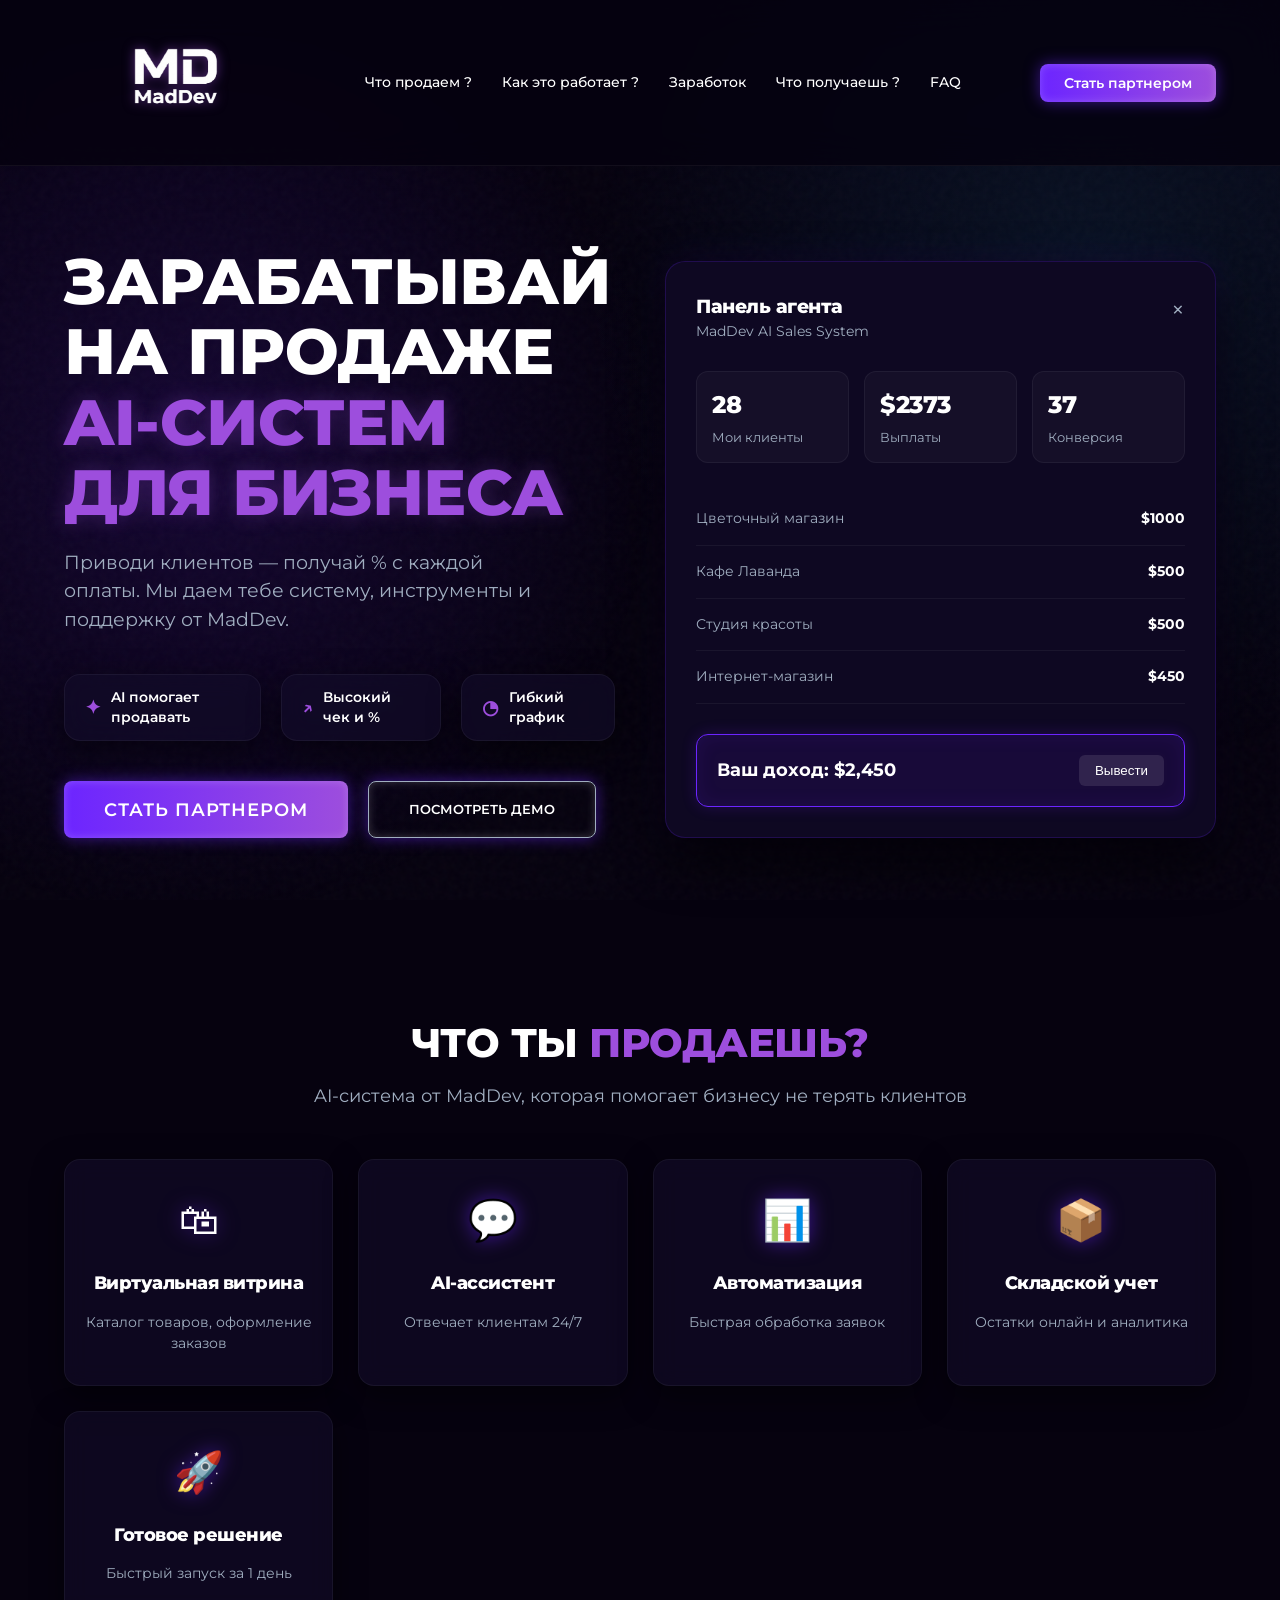
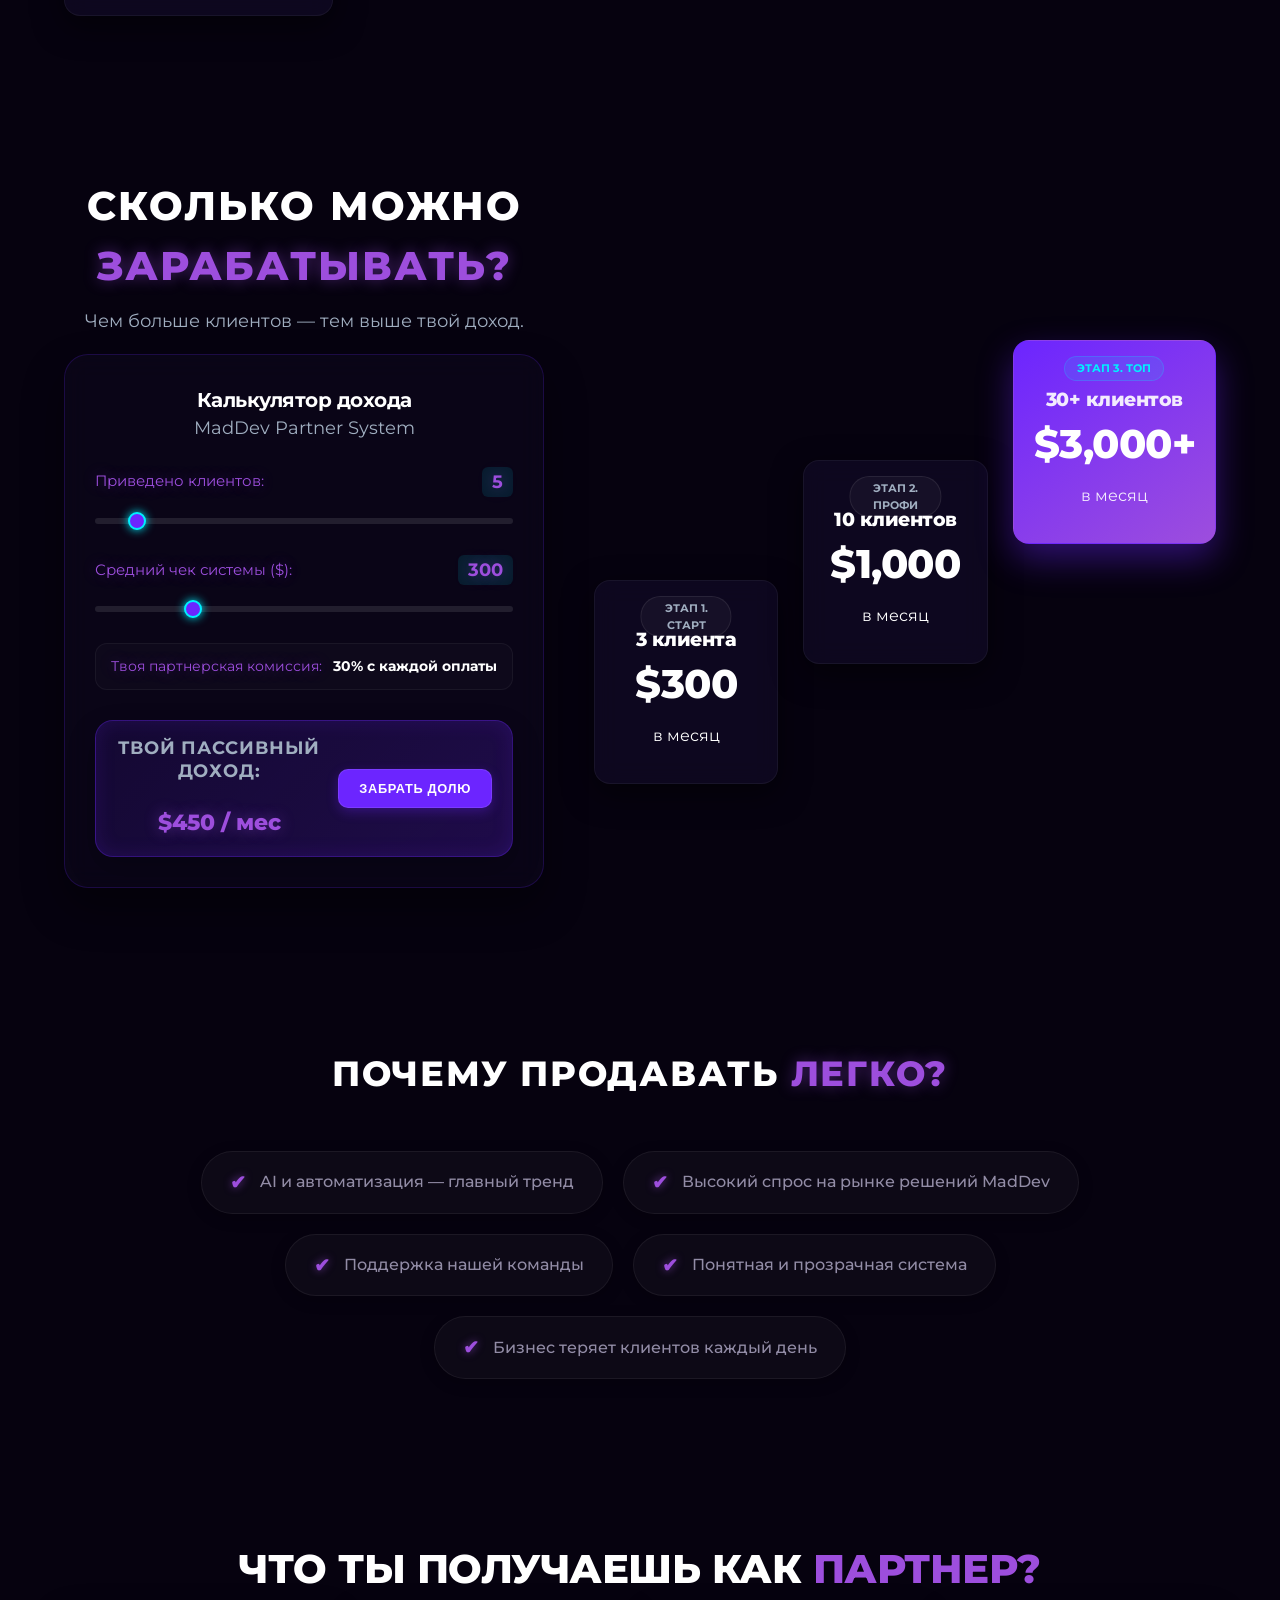
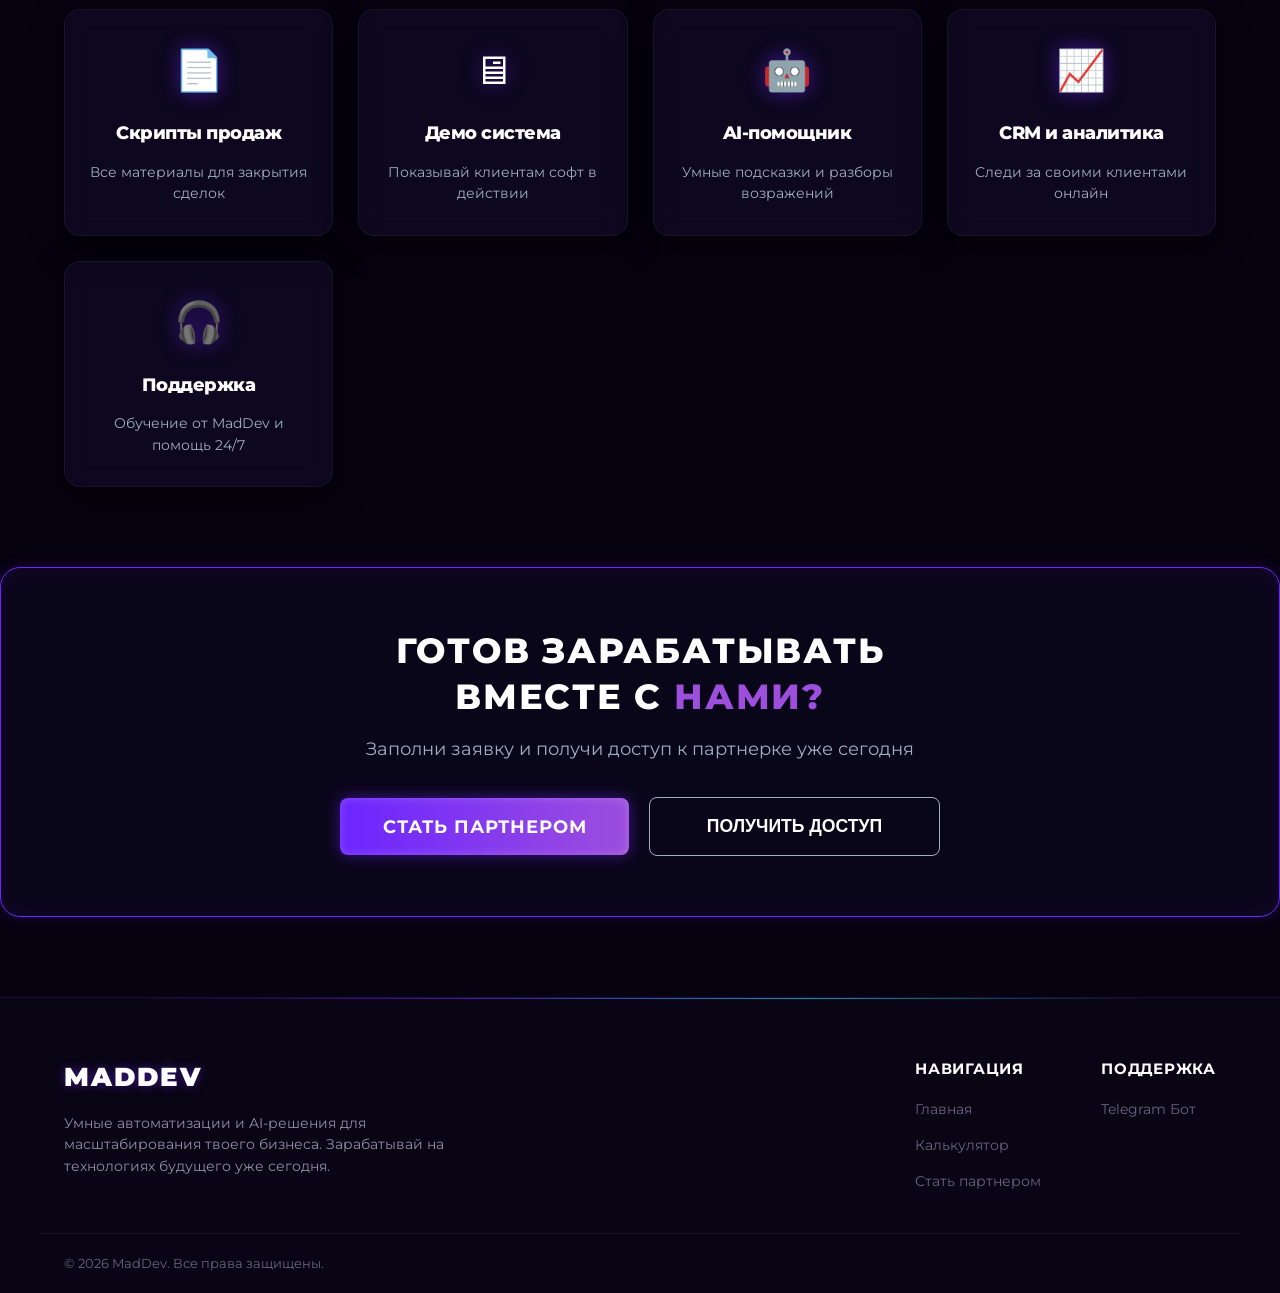
==== index.html @ 94b06360 "Vantelord 100%" ====
<!DOCTYPE html>
<html lang="ru">
<head>
    <meta charset="UTF-8" />
    <meta name="viewport" content="width=device-width, initial-scale=1.0" />
    <title>MadDev — Sales AI System</title>
    <link rel="stylesheet" href="style.css" />
    <link rel="preconnect" href="https://fonts.googleapis.com">
    <link rel="preconnect" href="https://fonts.gstatic.com" crossorigin>
    <link href="https://fonts.googleapis.com/css2?family=Montserrat:wght@300;400;500;600;700;800;900&display=swap" rel="stylesheet">
</head>
<body>

    <div class="animated-bg"></div>
    <div class="noise"></div>

    <header>
        <div class="logo">
            <a href="#" class="logo-link">
                <img src="./img/MadDev logo.png" class="logo-image-tx" alt="MadDev Logo">
            </a>
        </div>

        <nav class="mobile-nav">
            <a href="#what-we-sell">Что продаем ?</a>
            <a href="#how-it-works">Как это работает ?</a>
            <a href="#earnings">Заработок</a>
            <a href="#what-you-get">Что получаешь ?</a>
            <a href="#cta-block">FAQ</a>
        </nav>

        <div class="header-actions">
            <button class="header-btn saber-btn">
                Стать партнером
            </button>
            
            <div class="burger-menu" id="burgerToggle">
                <span></span>
                <span></span>
                <span></span>
            </div>
        </div>
    </header>

    <section id="how-it-works" class="hero section">
        <div class="hero-left fade-up">
            <h1>
                ЗАРАБАТЫВАЙ <br>
                НА ПРОДАЖЕ <br>
                <span>AI-СИСТЕМ ДЛЯ БИЗНЕСА</span>
            </h1>

            <p>
                Приводи клиентов — получай % с каждой оплаты.
                Мы даем тебе систему, инструменты и поддержку от MadDev.
            </p>

            <div class="hero-features">
                <div class="feature-card float-card">
                    <div class="feature-icon">✦</div>
                    <span>AI помогает продавать</span>
                </div>
                <div class="feature-card float-card">
                    <div class="feature-icon">↗</div>
                    <span>Высокий чек и %</span>
                </div>
                <div class="feature-card float-card">
                    <div class="feature-icon">◔</div>
                    <span>Гибкий график</span>
                </div>
            </div>

            <div class="hero-buttons">
                <button class="main-btn saber-btn">
                    СТАТЬ ПАРТНЕРОМ
                </button>
                <button class="secondary-btn saber-btn" data-source="Демо">
                    ПОСМОТРЕТЬ ДЕМО
                </button>
            </div>
        </div>

        <div class="hero-right fade-up-delay">
            <div class="dashboard-card float-dashboard">
                <div class="dashboard-header">
                    <div>
                        <h3>Панель агента</h3>
                        <p>MadDev AI Sales System</p>
                    </div>
                    <div class="dashboard-close">×</div>
                </div>

                <div class="stats-grid">
                    <div class="stat-box glow-box">
                        <h4 class="count-num" data-target="28">28</h4>
                        <p>Мои клиенты</p>
                    </div>
                    <div class="stat-box glow-box">
                        <h4>$<span class="count-num" data-target="2450">2450</span></h4>
                        <p>Выплаты</p>
                    </div>
                    <div class="stat-box glow-box">
                        <h4 class="count-num" data-target="37">37</h4>
                        <p>Конверсия</p>
                    </div>
                </div>

                <div class="transactions">
                    <div class="transaction">
                        <span>Цветочный магазин</span>
                        <b>$1000</b>
                    </div>
                    <div class="transaction">
                        <span>Кафе Лаванда</span>
                        <b>$500</b>
                    </div>
                    <div class="transaction">
                        <span>Студия красоты</span>
                        <b>$500</b>
                    </div>
                    <div class="transaction">
                        <span>Интернет-магазин</span>
                        <b>$450</b>
                    </div>
                </div>

                <div class="income-box saber-line">
                    <span>Ваш доход: $2,450</span>
                    <button>Вывести</button>
                </div>
            </div>
        </div>
    </section>

    <section id="what-we-sell" class="section scroll-reveal">
        <div class="section-title">
            <h2>ЧТО ТЫ <span>ПРОДАЕШЬ?</span></h2>
            <p>AI-система от MadDev, которая помогает бизнесу не терять клиентов</p>
        </div>

        <div class="cards-grid">
            <div class="info-card float-card">
                <div class="card-icon">🛍</div>
                <h3>Виртуальная витрина</h3>
                <p>Каталог товаров, оформление заказов</p>
            </div>
            <div class="info-card float-card">
                <div class="card-icon">💬</div>
                <h3>AI-ассистент</h3>
                <p>Отвечает клиентам 24/7</p>
            </div>
            <div class="info-card float-card">
                <div class="card-icon">📊</div>
                <h3>Автоматизация</h3>
                <p>Быстрая обработка заявок</p>
            </div>
            <div class="info-card float-card">
                <div class="card-icon">📦</div>
                <h3>Складской учет</h3>
                <p>Остатки онлайн и аналитика</p>
            </div>
            <div class="info-card float-card">
                <div class="card-icon">🚀</div>
                <h3>Готовое решение</h3>
                <p>Быстрый запуск за 1 день</p>
            </div>
        </div>
    </section>

    <section id="earnings" class="section earnings-section scroll-reveal">
        <div class="earnings-left">
            <h2>
                СКОЛЬКО МОЖНО <br>
                <span>ЗАРАБАТЫВАТЬ?</span>
            </h2>
            <p>Чем больше клиентов — тем выше твой доход.</p>

            <div class="calculator-card">
                <div class="calculator-header">
                    <h3>Калькулятор дохода</h3>
                    <p>MadDev Partner System</p>
                </div>

                <div class="calc-body">
                    <div class="input-group">
                        <div class="input-labels">
                            <span>Приведено клиентов:</span>
                            <span class="range-value" id="clients-val">5</span>
                        </div>
                        <input type="range" id="clients-slider" min="1" max="50" value="5" class="neon-slider">
                    </div>

                    <div class="input-group">
                        <div class="input-labels">
                            <span>Средний чек системы ($):</span>
                            <span class="range-value" id="price-val">300</span>
                        </div>
                        <input type="range" id="price-slider" min="100" max="1000" step="50" value="300" class="neon-slider">
                    </div>

                    <div class="commission-badge">
                        <span>Твоя партнерская комиссия:</span>
                        <strong>30% с каждой оплаты</strong>
                    </div>
                </div>

                <div class="income-footer">
                    <div class="income-text">
                        <p>Твой пассивный доход:</p>
                        <span id="calc-total">$450 / мес</span>
                    </div>
                    <button class="withdraw-btn" data-source="Калькулятор">Забрать долю</button>
                </div>
            </div>
        </div>

        <div class="earnings-grid career-diagonal">
            <div class="earning-card float-card diagonal-step step-low">
                <div class="step-badge">Этап 1. Старт</div>
                <h3>3 клиента</h3>
                <h2>$300</h2>
                <p>в месяц</p>
            </div>

            <div class="earning-card float-card diagonal-step step-mid">
                <div class="step-badge">Этап 2. Профи</div>
                <h3>10 клиентов</h3>
                <h2>$1,000</h2>
                <p>в месяц</p>
            </div>

            <div class="earning-card active-earning float-card diagonal-step step-high">
                <div class="step-badge">Этап 3. Топ</div>
                <h3>30+ клиентов</h3>
                <h2>$3,000+</h2>
                <p>в месяц</p>
            </div>
        </div>
    </section>

    <section class="section advantages-section scroll-reveal">
        <h2 class="section-title">
            ПОЧЕМУ ПРОДАВАТЬ <span>ЛЕГКО?</span>
        </h2>

        <div class="advantages-grid">
            <div class="advantage">
                <span class="icon">✔</span> 
                <p>AI и автоматизация — главный тренд</p>
            </div>
            <div class="advantage">
                <span class="icon">✔</span> 
                <p>Высокий спрос на рынке решений MadDev</p>
            </div>
            <div class="advantage">
                <span class="icon">✔</span> 
                <p>Поддержка нашей команды</p>
            </div>
            <div class="advantage">
                <span class="icon">✔</span> 
                <p>Понятная и прозрачная система</p>
            </div>
            <div class="advantage">
                <span class="icon">✔</span> 
                <p>Бизнес теряет клиентов каждый день</p>
            </div>
        </div>
    </section>

    <section id="what-you-get" class="section scroll-reveal">
        <div class="section-title">
            <h2>ЧТО ТЫ ПОЛУЧАЕШЬ КАК <span>ПАРТНЕР?</span></h2>
        </div>

        <div class="cards-grid partner-grid">
            <div class="info-card float-card">
                <div class="card-icon">📄</div>
                <h3>Скрипты продаж</h3>
                <p>Все материалы для закрытия сделок</p>
            </div>
            <div class="info-card float-card">
                <div class="card-icon">🖥</div>
                <h3>Демо система</h3>
                <p>Показывай клиентам софт в действии</p>
            </div>
            <div class="info-card float-card">
                <div class="card-icon">🤖</div>
                <h3>AI-помощник</h3>
                <p>Умные подсказки и разборы возражений</p>
            </div>
            <div class="info-card float-card">
                <div class="card-icon">📈</div>
                <h3>CRM и аналитика</h3>
                <p>Следи за своими клиентами онлайн</p>
            </div>
            <div class="info-card float-card">
                <div class="card-icon">🎧</div>
                <h3>Поддержка</h3>
                <p>Обучение от MadDev и помощь 24/7</p>
            </div>
        </div>
    </section>

    <section id="cta-block" class="cta-section section saber-line scroll-reveal">
        <div>
            <h2>
                ГОТОВ ЗАРАБАТЫВАТЬ <br>
                ВМЕСТЕ С <span>НАМИ?</span>
            </h2>
            <p>Заполни заявку и получи доступ к партнерке уже сегодня</p>
        </div>

        <div class="cta-buttons">
            <button class="main-btn saber-btn">
                СТАТЬ ПАРТНЕРОМ
            </button>
            <button class="secondary-btn">
                ПОЛУЧИТЬ ДОСТУП
            </button>
        </div>
    </section>

    <div class="modal-overlay" id="partnerModal">
        <div class="modal-card">
            <div class="modal-close" id="closeModal">&times;</div>
            
            <div class="modal-header">
                <h3>СТАТЬ ПАРТНЕРОМ</h3>
                <p>Стань партнером MadDev. Оставь контакты, и мы свяжемся с тобой в течение 5 минут!</p>
            </div>

            <form class="modal-form" id="partnerForm">
                <div class="form-group">
                    <label for="userName">Имя</label>
                    <input type="text" id="userName" placeholder="Как тебя зовут?" required autocomplete="off">
                </div>
                
                <div class="form-group">
                    <label for="userPhone">Номер телефона</label>
                    <input type="tel" id="userPhone" placeholder="+380 (99) 000-00-00" required autocomplete="off">
                </div>

                <button type="submit" class="modal-submit-btn saber-btn">
                    ОТПРАВИТЬ ЗАЯВКУ
                </button>
            </form>
        </div>
    </div>

    <footer class="main-footer">
        <div class="footer-container">
            
            <div class="footer-brand">
                <a href="#" class="footer-logo">MADDEV</a>
                <p class="footer-description">
                    Умные автоматизации и AI-решения для масштабирования твоего бизнеса. Зарабатывай на технологиях будущего уже сегодня.
                </p>
            </div>

            <div class="footer-links-grid">
                <div class="footer-links-column">
                    <h4>Навигация</h4>
                    <ul>
                        <li><a href="#">Главная</a></li>
                        <li><a href="#calculator-card">Калькулятор</a></li>
                        <li><a href="#cta-block">Стать партнером</a></li>
                    </ul>
                </div>
                <div class="footer-links-column">
                    <h4>Поддержка</h4>
                    <ul>
                        <!-- <li><a href="#">Документация</a></li> -->
                        <li><a href="https://t.me/MadDevvBot">Telegram Бот</a></li>
                        <!-- <li><a href="#">Чат сообщества</a></li> -->
                    </ul>
                </div>
            </div>

        </div>

        <div class="footer-bottom">
            <p>&copy; 2026 MadDev. Все права защищены.</p>
            <!-- <div class="footer-legal">
                <a href="#">Terms of Service</a>
                <a href="#">Privacy Policy</a>
            </div> -->
        </div>
    </footer>

    <script src="script.js"></script>
</body>
</html>
---- style.css ----
/* =========================================
   БАЗОВЫЕ НАСТРОЙКИ И ПЕРЕМЕННЫЕ
   ========================================= */
:root {
    --bg-main: #06020F;
    --bg-card: rgba(19, 13, 43, 0.6);
    --bg-card-solid: #130D2B;
    --neon-purple: #6C25FF;
    --neon-purple-light: #9D4EDD;
    --neon-blue: #24A1DE;
    --text-main: #FFFFFF;
    --text-muted: #A0AEC0;
    --success: #00E676;
    --warning: #FFA726;
    --border-glow: rgba(108, 37, 255, 0.3);
}

* {
    margin: 0;
    padding: 0;
    box-sizing: border-box;
    -webkit-tap-highlight-color: transparent;
}

body {
    font-family: 'Montserrat', sans-serif;
    background-color: var(--bg-main);
    color: var(--text-main);
    overflow-x: hidden;
    line-height: 1.5;
}

/* СТИЛИ ДЛЯ КНОПОК */

.main-btn {
    padding: 18px 40px;
    font-size: 1.1rem;
    letter-spacing: 1px;
}

.secondary-btn.saber-btn{
    padding: 18px 40px;
    background: transparent;
    border: 1px solid var(--text-muted);
    color: var(--text-main);
    border-radius: 8px;
    font-weight: 600;
    cursor: pointer;
    transition: all 0.3s;
}



.secondary-btn:hover {
    border-color: var(--text-main);
    background: rgba(255,255,255,0.05);
} 

/* =========================================
   АНИМИРОВАННЫЙ ФОН И ШУМ
   ========================================= */
.animated-bg {
    position: fixed;
    top: 0;
    left: 0;
    width: 100vw;
    height: 100vh;
    z-index: -2;
    background: radial-gradient(circle at 15% 50%, rgba(108, 37, 255, 0.15), transparent 40%),
                radial-gradient(circle at 85% 30%, rgba(36, 161, 222, 0.1), transparent 40%);
    animation: bgPulse 10s ease-in-out infinite alternate;
}

.noise {
    position: fixed;
    top: 0;
    left: 0;
    width: 100vw;
    height: 100vh;
    z-index: -1;
    opacity: 0.03;
    pointer-events: none;
    background-image: url("data:image/svg+xml,%3Csvg viewBox='0 0 200 200' xmlns='http://www.w3.org/2000/svg'%3E%3Cfilter id='noiseFilter'%3E%3CfeTurbulence type='fractalNoise' baseFrequency='0.65' numOctaves='3' stitchTiles='stitch'/%3E%3C/filter%3E%3Crect width='100%25' height='100%25' filter='url(%23noiseFilter)'/%3E%3C/svg%3E");
}

@keyframes bgPulse {
    0% { transform: scale(1); opacity: 0.8; }
    100% { transform: scale(1.1); opacity: 1; }
}

/* =========================================
   ЭФФЕКТЫ: SABER & LEVITATION (3D)
   ========================================= */
.saber-btn {
    position: relative;
    background: linear-gradient(90deg, var(--neon-purple), var(--neon-purple-light));
    border: none;
    color: white;
    font-family: inherit;
    font-weight: 600;
    cursor: pointer;
    border-radius: 8px;
    z-index: 1;
    transition: all 0.3s ease;
    box-shadow: 0 0 15px rgba(108, 37, 255, 0.5), 
                inset 0 0 10px rgba(255, 255, 255, 0.2);
}

.saber-btn::before {
    content: '';
    position: absolute;
    top: -2px; left: -2px; right: -2px; bottom: -2px;
    background: linear-gradient(90deg, var(--neon-blue), var(--neon-purple), var(--neon-purple-light), var(--neon-blue));
    background-size: 400%;
    z-index: -1;
    border-radius: 10px;
    filter: blur(10px);
    opacity: 0;
    transition: opacity 0.3s ease-in-out;
    animation: saberGlow 20s linear infinite;
}

.saber-btn:hover {
    transform: translateY(-2px);
    box-shadow: 0 0 25px rgba(108, 37, 255, 0.8), 
                inset 0 0 15px rgba(255, 255, 255, 0.4);
}

.saber-btn:hover::before {
    opacity: 1;
}

@keyframes saberGlow {
    0% { background-position: 0 0; }
    100% { background-position: 400% 0; }
}

.saber-line {
    border: 1px solid var(--neon-purple);
    box-shadow: 0 0 15px rgba(108, 37, 255, 0.2), 
                inset 0 0 20px rgba(108, 37, 255, 0.1);
}

/* Эффект левитации */
.float-card {
    background: var(--bg-card);
    backdrop-filter: blur(12px);
    -webkit-backdrop-filter: blur(12px);
    border: 1px solid rgba(255, 255, 255, 0.05);
    border-radius: 16px;
    box-shadow: 0 10px 30px rgba(0, 0, 0, 0.5);
    transition: transform 0.4s cubic-bezier(0.175, 0.885, 0.32, 1.275), box-shadow 0.4s ease;
}

.float-card:hover {
    transform: translateY(-10px) scale(1.02);
    box-shadow: 0 20px 40px rgba(108, 37, 255, 0.15), 
     0 0 20px rgba(108, 37, 255, 0.1) inset;
    border-color: rgba(108, 37, 255, 0.3);
}

.float-dashboard {
    animation: levitate 6s ease-in-out infinite;
}

@keyframes levitate {
    0% { transform: translateY(0px) rotateX(0deg) rotateY(0deg); }
    25% { transform: translateY(-8px) rotateX(2deg) rotateY(-1deg); }
    50% { transform: translateY(-15px) rotateX(0deg) rotateY(0deg); }
    75% { transform: translateY(-8px) rotateX(-2deg) rotateY(1deg); }
    100% { transform: translateY(0px) rotateX(0deg) rotateY(0deg); }
}

/* =========================================
   ТИПОГРАФИКА И БАЗОВЫЕ БЛОКИ
   ========================================= */
.section {
    padding: 80px 5%;
    max-width: 1400px;
    margin: 0 auto;
}

h1, h2, h3, h4 {
    font-weight: 800;
    letter-spacing: -0.5px;
}

h2 {
    font-size: 2.5rem;
    text-align: center;
    margin-bottom: 10px;
}

.section-title p {
    text-align: center;
    color: var(--text-muted);
    margin-bottom: 50px;
    font-size: 1.1rem;
}

.section-title span {
    color: var(--neon-purple-light);
}

/* =========================================
   HEADER
   ========================================= */
header {
    display: flex;
    justify-content: space-between;
    align-items: center;
    padding: 20px 5%;
    background: rgba(6, 2, 15, 0.8);
    backdrop-filter: blur(20px);
    position: sticky;
    top: 0;
    z-index: 100;
    border-bottom: 1px solid rgba(255,255,255,0.05);
}

.logo {
    display: flex;
    align-items: center;
    padding: 0;      
    margin: 0;        
    width: auto;
}

/* Ссылка-обертка */
.logo-link {
    display: inline-block;
    line-height: 0;   
    transition: transform 0.2s ease;
}

.logo-link:hover {
    transform: translateY(-1px);
}

.logo-image-tx {
    height: 125px;    
    width: auto;     
    display: block;
    filter: drop-shadow(0 0 6px rgba(157, 78, 221, 0.5));
    transition: filter 0.2s ease;
}

.logo-link:hover .logo-image-tx {
    filter: drop-shadow(0 0 12px rgba(157, 78, 221, 0.8));
}

nav {
    display: flex;
    gap: 30px;
}

nav a {
    color: var(--text-main);
    text-decoration: none;
    font-size: 0.9rem;
    font-weight: 500;
    transition: color 0.3s;
}

nav a:hover {
    color: var(--neon-purple-light);
    text-shadow: 0 0 8px rgba(157, 78, 221, 0.5);
}

.header-btn {
    padding: 10px 24px;
    font-size: 0.9rem;
}

/* Элементы управления в хедере */
.header-actions {
    display: flex;
    align-items: center;
    gap: 20px;
}

.burger-menu {
    display: none;
    flex-direction: column;
    justify-content: space-between;
    width: 24px;
    height: 18px;
    cursor: pointer;
    z-index: 150;
}

.burger-menu span {
    display: block;
    width: 100%;
    height: 2px;
    background-color: #fff; /* Цвет полосок */
    border-radius: 2px;
    transition: transform 0.3s ease, opacity 0.3s ease;
}

/* Анимация превращения бургера в крестик */
.burger-menu.active span:nth-child(1) {
    transform: translateY(8px) rotate(45deg);
}
.burger-menu.active span:nth-child(2) {
    opacity: 0;
}
.burger-menu.active span:nth-child(3) {
    transform: translateY(-8px) rotate(-45deg);
}

/* Чтобы страница не скроллилась при открытом меню */
body.no-scroll {
    overflow: hidden;
}

/* =========================================
   HERO СЕКЦИЯ
   ========================================= */
.hero {
    display: grid;
    grid-template-columns: 1fr 1fr;
    gap: 50px;
    align-items: center;
    min-height: 80vh;
}

.hero-left h1 {
    font-size: 4rem;
    line-height: 1.1;
    margin-bottom: 20px;
}

.hero-left h1 span {
    color: var(--neon-purple-light);
    text-shadow: 0 0 20px rgba(157, 78, 221, 0.3);
}

.hero-left > p {
    color: var(--text-muted);
    font-size: 1.2rem;
    margin-bottom: 40px;
    max-width: 90%;
}

.hero-features {
    display: flex;
    gap: 20px;
    margin-bottom: 40px;
}

.feature-card {
    display: flex;
    align-items: center;
    gap: 10px;
    padding: 12px 20px;
    font-size: 0.85rem;
    font-weight: 600;
}

.feature-icon {
    color: var(--neon-purple-light);
    font-size: 1.2rem;
}

.hero-buttons {
    display: flex;
    gap: 20px;
    margin-bottom: 15px;
}

/* =========================================
   ПАНЕЛЬ АГЕНТА (DASHBOARD)
   ========================================= */
.dashboard-card {
    background: #0E0822;
    border-radius: 20px;
    padding: 30px;
    border: 1px solid rgba(108, 37, 255, 0.2);
    box-shadow: 0 20px 50px rgba(0,0,0,0.8),
    0 0 40px rgba(108, 37, 255, 0.1);
}

.dashboard-header {
    display: flex;
    justify-content: space-between;
    align-items: flex-start;
    margin-bottom: 30px;
}

.dashboard-header h3 {
    font-size: 1.2rem;
}

.dashboard-header p {
    color: var(--text-muted);
    font-size: 0.85rem;
}

.dashboard-close {
    color: var(--text-muted);
    font-size: 1.5rem;
    cursor: pointer;
}

.stats-grid {
    display: grid;
    grid-template-columns: repeat(3, 1fr);
    gap: 15px;
    margin-bottom: 30px;
}

.glow-box {
    background: rgba(255,255,255,0.03);
    border-radius: 12px;
    padding: 15px;
    border: 1px solid rgba(255,255,255,0.05);
}

.glow-box h4 {
    font-size: 1.5rem;
    margin-bottom: 5px;
}

.glow-box p {
    color: var(--text-muted);
    font-size: 0.8rem;
}

.transactions {
    margin-bottom: 30px;
}

.transaction {
    display: flex;
    justify-content: space-between;
    padding: 15px 0;
    border-bottom: 1px solid rgba(255,255,255,0.05);
    font-size: 0.9rem;
}

.transaction span {
    color: var(--text-muted);
}

.income-box {
    display: flex;
    justify-content: space-between;
    align-items: center;
    padding: 20px;
    background: rgba(108, 37, 255, 0.1);
    border-radius: 12px;
}

.income-box span {
    font-weight: 700;
    font-size: 1.1rem;
}

.income-box button {
    background: rgba(255,255,255,0.1);
    border: none;
    color: white;
    padding: 8px 16px;
    border-radius: 6px;
    cursor: pointer;
    transition: background 0.3s;
}

.income-box button:hover {
    background: rgba(255,255,255,0.2);
}

/* =========================================
   ГРИДЫ КАРТОЧЕК (ЧТО ПРОДАЕШЬ / ПАРТНЕР)
   ========================================= */
.section-title span {
    color: var(--neon-purple-light);
}   


.cards-grid {
    display: grid;
    grid-template-columns: repeat(auto-fit, minmax(220px, 1fr));
    gap: 25px;
}

.info-card {
    padding: 30px 20px;
    text-align: center;
}

.card-icon {
    font-size: 2.5rem;
    margin-bottom: 20px;
    display: inline-block;
    filter: drop-shadow(0 0 10px rgba(108, 37, 255, 0.5));
}

.info-card h3 {
    font-size: 1.1rem;
    margin-bottom: 15px;
}

.info-card p {
    color: var(--text-muted);
    font-size: 0.9rem;
}

/* =========================================
   ЗАРАБОТОК
   ========================================= */

   .calculator-card {
    background: rgba(13, 8, 28, 0.65);
    border: 1px solid rgba(108, 37, 255, 0.2);
    border-radius: 24px;
    padding: 30px;
    width: 100%;
    max-width: 480px;
    backdrop-filter: blur(12px);
    box-shadow: 0 20px 40px rgba(0, 0, 0, 0.4);
    text-align: left; /* Чтобы текст внутри не центрировался, если родитель по центру */
}

.calculator-header {
    margin-bottom: 25px;
}

.calculator-header h3 {
    font-size: 1.25rem;
    font-weight: 700;
    color: #fff;
    text-align: center;
}

.calculator-header p {
    font-size: 0.85rem;
    color: #6a6380;
}

.calc-body {
    display: flex;
    flex-direction: column;
    gap: 24px;
    margin-bottom: 30px;
}

.input-labels {
    display: flex;
    justify-content: space-between;
    align-items: center;
    margin-bottom: 10px;
    font-size: 0.95rem;
    color: #928ca6;
}

.range-value {
    color: #00f0ff; /* Неоновый циан для цифр */
    font-weight: 700;
    font-size: 1.1rem;
    background: rgba(0, 240, 255, 0.1);
    padding: 2px 10px;
    border-radius: 6px;
}

/* Стилизация ползунка (слайдера) */
.neon-slider {
    -webkit-appearance: none;
    width: 100%;
    height: 6px;
    background: rgba(255, 255, 255, 0.1);
    border-radius: 3px;
    outline: none;
}

/* Кастомизация кругляшка ползунка */
.neon-slider::-webkit-slider-thumb {
    -webkit-appearance: none;
    appearance: none;
    width: 18px;
    height: 18px;
    background: #6c25ff; /* Фиолетовый неон */
    border: 2px solid #00f0ff; /* Циановый ободок */
    border-radius: 50%;
    cursor: pointer;
    box-shadow: 0 0 10px #00f0ff;
    transition: transform 0.1s;
}

.neon-slider::-webkit-slider-thumb:hover {
    transform: scale(1.2);
}

/* Плашка с комиссией */
.commission-badge {
    background: rgba(255, 255, 255, 0.02);
    border: 1px solid rgba(255, 255, 255, 0.05);
    padding: 12px 15px;
    border-radius: 12px;
    display: flex;
    justify-content: space-between;
    align-items: center;
    font-size: 0.85rem;
    color: #928ca6;
}

.commission-badge strong {
    color: #fff;
}

.income-footer {
    display: flex;
    justify-content: space-between;
    align-items: center;
    background: linear-gradient(135deg, rgba(108, 37, 255, 0.12) 0%, rgba(108, 37, 255, 0.22) 100%);
    border: 1px solid rgba(108, 37, 255, 0.35);
    padding: 16px 20px;
    border-radius: 18px;
    box-shadow: 0 12px 30px rgba(0, 0, 0, 0.2), 
    inset 0 0 20px rgba(108, 37, 255, 0.15);
    width: 100%;
    box-sizing: border-box;
    gap: 16px; 
}

.income-text {
    display: flex;
    flex-direction: column;
    gap: 4px;       
    flex: 1;        
    min-width: 0;
    text-align: left;
}

.income-text p {
    font-size: 0.75rem;
    font-weight: 700;
    color: #928ca6;
    margin: 0;
    text-transform: uppercase;
    letter-spacing: 0.05em;
    line-height: 1.3;
    white-space: normal;
    word-wrap: break-word;
    display: block; 
}


.income-text span {
    font-size: 1.4rem;
    font-weight: 800;
    color: #fff;
    text-shadow: 0 0 12px rgba(168, 85, 247, 0.5);
    white-space: nowrap;
    
    display: block;        
    width: 100%;           
    text-align: center;      
    margin: 0;             
    transform: none;      
}

/* --- КНОПКА ЗАБРАТЬ ДОЛЮ --- */
.withdraw-btn {
    background: #6c25ff;
    border: 1px solid rgba(255, 255, 255, 0.1);
    color: #fff;
    padding: 11px 20px; /* Сбалансированные компактные падинги */
    border-radius: 10px;
    font-size: 0.8rem;
    font-weight: 700;
    text-transform: uppercase;
    letter-spacing: 0.05em;
    cursor: pointer;
    
    white-space: nowrap; /* Текст кнопки строго в один ряд */
    flex-shrink: 0;      /* Запрещаем кнопке деформироваться */
    
    display: inline-flex;
    align-items: center;
    justify-content: center;
    box-shadow: 0 4px 12px rgba(108, 37, 255, 0.3);
    transition: all 0.2s cubic-bezier(0.4, 0, 0.2, 1);
}

.withdraw-btn:hover {
    background: #ffffff;
    color: #06020f;
    transform: translateY(-1px);
}

.withdraw-btn:active {
    transform: translateY(1px);
}

.earnings-section {
    display: flex;
    gap: 50px;
    align-items: center;
}

.earnings-left h2 {
    text-align: center !important;
    font-size: 2.5rem;
    font-weight: 800;
    text-transform: uppercase;
    letter-spacing: 0.05em;
    margin-bottom: 12px;
}

.earnings-left span {
    color: var(--neon-purple-light, #a855f7);
    text-shadow: 0 0 15px rgba(168, 85, 247, 0.4);
}

.earnings-left p {
    color: var(--text-muted, #928ca6);
    font-size: 1.1rem;
    text-align: center !important;
    margin: 0;
    margin-bottom: 20px;
}

/* --- ДИАГОНАЛЬНЫЙ ГРАФИК ЗАРАБОТКА --- */

.earnings-grid.career-diagonal {
    display: grid;
    grid-template-columns: repeat(3, 1fr);
    gap: 25px;
    align-items: end;
    flex: 1;
    padding-top: 60px;
}

.earning-card.diagonal-step {
    padding: 45px 20px 35px;
    text-align: center;
    position: relative;
    transition: transform 0.3s ease, box-shadow 0.3s ease;
}

.diagonal-step.step-low {
    transform: translateY(120px);
}

.diagonal-step.step-mid {
    transform: translateY(0); 
}

.diagonal-step.step-high {
    transform: translateY(-120px); 
}

.active-earning {
    background: linear-gradient(145deg, var(--neon-purple), var(--neon-purple-light));
    border-color: transparent;
    box-shadow: 0 15px 35px rgba(108, 37, 255, 0.4);
}

.active-earning h3, .active-earning p {
    color: rgba(255,255,255,0.9);
}

/* --- ХОББИ-БАДЖИ ДЛЯ ЭТАПОВ --- */
.step-badge {
    position: absolute;
    top: 15px;
    left: 50%;
    transform: translateX(-50%);
    font-size: 0.7rem;
    font-weight: 700;
    text-transform: uppercase;
    color: var(--text-muted);
    background: rgba(255, 255, 255, 0.04);
    padding: 3px 12px;
    border-radius: 20px;
    border: 1px solid rgba(255, 255, 255, 0.08);
}

.active-earning .step-badge {
    color: #00f0ff;
    background: rgba(0, 240, 255, 0.1);
    border-color: rgba(0, 240, 255, 0.2);
}

/* =========================================
   ПРЕИМУЩЕСТВА (ОСНОВНЫЕ СТИЛИ ДЕКСКТОП)
   ========================================= */
.advantages-section {
    padding: 80px 20px;
    text-align: center;
}

/* Стили заголовка */
.advantages-section .section-title {
    font-size: 2.2rem;
    font-weight: 800;
    letter-spacing: 0.05em;
    margin-bottom: 50px;
    color: #fff;
    text-transform: uppercase;
}

.advantages-section .section-title span {
    color: var(--neon-purple-light, #a855f7);
    text-shadow: 0 0 15px rgba(168, 85, 247, 0.4);
}

/* Флекс-сетка по центру для десктопа (плашки сохраняют свой размер) */
.advantages-grid {
    display: flex;
    flex-wrap: wrap;
    justify-content: center;
    gap: 20px;
    max-width: 1000px;
    margin: 0 auto;
}

/* Возвращаем сочную стилизацию самой плашки */
.advantage {
    display: flex;
    align-items: center;
    gap: 14px;
    background: rgba(255, 255, 255, 0.03) !important;
    border: 1px solid rgba(255, 255, 255, 0.06) !important;
    padding: 16px 28px !important;
    border-radius: 100px !important; /* Делаем полностью округлыми (капсула) */
    transition: all 0.3s cubic-bezier(0.4, 0, 0.2, 1) !important;
    cursor: default;
    box-shadow: 0 4px 15px rgba(0, 0, 0, 0.2);
}

/* Эффект при наведении — неоновый фиолетовый след */
.advantage:hover {
    border-color: rgba(168, 85, 247, 0.5) !important;
    background: rgba(168, 85, 247, 0.08) !important;
    transform: translateY(-3px) scale(1.02);
    box-shadow: 0 6px 20px rgba(168, 85, 247, 0.15);
}

/* Цвет и свечение галочки */
.advantage .icon {
    color: var(--neon-purple-light, #a855f7);
    font-weight: bold;
    font-size: 1.2rem;
    text-shadow: 0 0 8px rgba(168, 85, 247, 0.6);
}

/* Текст внутри плашки */
.advantage p {
    color: #928ca6;
    font-size: 1rem;
    font-weight: 500;
    margin: 0;
    white-space: nowrap; /* Не дает тексту рваться на десктопе */
}

/* РАЗДЕЛ ( ГОТОВ ЗАРАБАТЫВАТЬ ВМЕСТЕ С НАМИ ? ) */

#cta-block.cta-section {
    display: flex;
    flex-direction: column; /* Выстраиваем контент в один столбец */
    justify-content: center;
    align-items: center; /* Центрируем всё по горизонтали */
    text-align: center; /* Центрируем сам текст внутри строк */
    background: rgba(19, 13, 43, 0.4);
    border-radius: 20px;
    padding: 60px 40px;
    margin-bottom: 80px;
    width: 100%;
    box-sizing: border-box;
}

/* Обёртка для текста */
#cta-block.cta-section > div:first-child {
    display: flex;
    flex-direction: column;
    align-items: center;
    width: 100%;
}

/* Заголовок */
#cta-block.cta-section h2 {
    font-size: 2.2rem;
    font-weight: 800;
    line-height: 1.3;
    margin-top: 0;
    margin-bottom: 16px;
    text-transform: uppercase;
    letter-spacing: 0.05em;
    color: #fff;
}

#cta-block.cta-section h2 span {
    color: var(--neon-purple-light);
}

/* Описание */
#cta-block.cta-section p {
    font-size: 1.1rem;
    color: var(--text-muted, #928ca6);
    margin-top: 0;
    margin-bottom: 35px; /* Зазор до кнопок */
}

/* Контейнер кнопок (в ряд на десктопе) */
#cta-block .cta-buttons {
    display: flex;
    flex-direction: row;
    justify-content: center;
    align-items: center;
    gap: 20px;
    width: 100%;
    max-width: 600px; /* Слегка увеличил, чтобы твои широкие кнопки красиво встали */
}

/* Твои фирменные стили для Главной кнопки */
#cta-block .cta-buttons .main-btn {
    flex: 1;
    padding: 18px 40px;
    font-size: 1.1rem;
    letter-spacing: 1px;
    font-weight: 700;
    white-space: nowrap;
    text-align: center;
    justify-content: center;
}

/* Твои фирменные стили для Вторичной кнопки */
#cta-block .cta-buttons .secondary-btn {
    flex: 1;
    padding: 18px 40px;
    font-size: 1.1rem;
    background: transparent;
    border: 1px solid var(--text-muted, #928ca6);
    color: var(--text-main, #fff);
    border-radius: 8px;
    font-weight: 600;
    cursor: pointer;
    transition: all 0.3s;
    white-space: nowrap;
    text-align: center;
    justify-content: center;
}

/* Ховер для вторичной кнопки */
#cta-block .cta-buttons .secondary-btn:hover {
    border-color: var(--text-main, #fff);
    background: rgba(255, 255, 255, 0.05);
}

/* ПЛАШКА ГДЕ НУЖНО ЗАПОЛНИТЬ СВОИ ДАННЫЕ */
.modal-overlay {
    position: fixed;
    top: 0;
    left: 0;
    width: 100%;
    height: 100%;
    background: rgba(0, 0, 0, 0.6);
    backdrop-filter: blur(8px); /* Красивое размытие заднего фона */
    -webkit-backdrop-filter: blur(8px);
    display: flex;
    align-items: center;
    justify-content: center;
    z-index: 9999;
    opacity: 0;
    pointer-events: none;
    transition: opacity 0.4s ease; /* Плавное исчезновение/появление */
}

/* Класс, который будет добавляться через JS при клике */
.modal-overlay.active {
    opacity: 1;
    pointer-events: auto;
}

.modal-card {
    background: rgba(15, 15, 15, 0.95);
    border: 1px solid rgba(255, 255, 255, 0.1);
    box-shadow: 0 20px 50px rgba(0, 0, 0, 0.5), 0 0 30px rgba(255, 255, 255, 0.03);
    border-radius: 16px;
    width: 90%;
    max-width: 440px;
    padding: 40px 30px;
    position: relative;
    transform: translateY(30px) scale(0.95); /* Начальное состояние для анимации */
    transition: transform 0.4s cubic-bezier(0.175, 0.885, 0.32, 1.1); /* Эффект "попрыгунчика" */
}

.modal-overlay.active .modal-card {
    transform: translateY(0) scale(1); /* Вылет карточки вверх */
}

.modal-close {
    position: absolute;
    top: 20px;
    right: 25px;
    font-size: 32px;
    color: rgba(255, 255, 255, 0.4);
    cursor: pointer;
    transition: color 0.2s ease, transform 0.2s ease;
    line-height: 1;
}

.modal-close:hover {
    color: #fff;
    transform: scale(1.1);
}

.modal-header h3 {
    font-family: 'Montserrat', sans-serif;
    font-weight: 800;
    font-size: 24px;
    letter-spacing: 1px;
    color: #fff;
    margin-bottom: 10px;
    text-align: center;
}

.modal-header p {
    font-size: 13px;
    color: rgba(255, 255, 255, 0.6);
    line-height: 1.5;
    text-align: center;
    margin-bottom: 30px;
}

/* Форма и инпуты */
.modal-form {
    display: flex;
    flex-direction: column;
    gap: 20px;
}

.form-group {
    display: flex;
    flex-direction: column;
    gap: 8px;
}

.form-group label {
    font-size: 12px;
    font-weight: 600;
    text-transform: uppercase;
    letter-spacing: 1px;
    color: rgba(255, 255, 255, 0.4);
}

.form-group input {
    background: rgba(255, 255, 255, 0.03);
    border: 1px solid rgba(255, 255, 255, 0.1);
    border-radius: 8px;
    padding: 14px 16px;
    color: #fff;
    font-family: 'Montserrat', sans-serif;
    font-size: 15px;
    transition: border-color 0.3s ease, box-shadow 0.3s ease, background 0.3s ease;
    outline: none;
}

.form-group input:focus {
    border-color: rgba(255, 255, 255, 0.8);
    background: rgba(255, 255, 255, 0.06);
    box-shadow: 0 0 15px rgba(255, 255, 255, 0.1);
}

/* Кнопка отправки */
.modal-submit-btn {
    margin-top: 10px;
    width: 100%;
    padding: 16px;
    font-size: 14px;
    font-weight: 700;
    letter-spacing: 1px;
    border: none;
    border-radius: 8px;
    cursor: pointer;
    background: #fff;
    color: #000;
    transition: transform 0.2s ease, box-shadow 0.2s ease;
}

.modal-submit-btn:hover {
    transform: translateY(-2px);
    box-shadow: 0 5px 20px rgba(255, 255, 255, 0.2);
}

.modal-submit-btn:active {
    transform: translateY(0);
}

/* ==========================================================================
    PREMIUM FOOTER STYLES
   ========================================================================== */

.main-footer {
    background: #090514; /* Глубокий темный фон, чуть темнее основных карточек */
    position: relative;
    border-top: 1px solid rgba(108, 37, 255, 0.2); /* Мягкая фиолетовая линия разделения */
    padding: 60px 0 20px 0;
    margin-top: 80px;
    width: 100%;
    box-sizing: border-box;
    font-family: inherit;
}

/* Легкое верхнее свечение, как у тебя на других блоках */
.main-footer::before {
    content: '';
    position: absolute;
    top: 0;
    left: 50%;
    transform: translateX(-50%);
    width: 80%;
    height: 1px;
    background: linear-gradient(90deg, transparent, #6c25ff, #00f0ff, transparent);
    opacity: 0.6;
}

.footer-container {
    max-width: 1200px;
    margin: 0 auto;
    padding: 0 24px;
    display: flex;
    justify-content: space-between;
    gap: 40px;
}

/* Блок бренда */
.footer-brand {
    max-width: 400px;
    display: flex;
    flex-direction: column;
    gap: 16px;
}

.footer-logo {
    font-size: 1.6rem;
    font-weight: 900;
    color: #fff;
    text-decoration: none;
    letter-spacing: 0.08em;
    text-transform: uppercase;
    /* Неоновый блик на имени */
    text-shadow: 0 0 10px rgba(108, 37, 255, 0.5);
    transition: color 0.3s ease;
}

.footer-logo:hover {
    color: #00f0ff;
}

.footer-description {
    font-size: 0.9rem;
    color: #928ca6;
    line-height: 1.5;
    margin: 0;
}

/* Сетка со ссылками */
.footer-links-grid {
    display: flex;
    gap: 60px;
}

.footer-links-column {
    display: flex;
    flex-direction: column;
    gap: 16px;
}

.footer-links-column h4 {
    color: #fff;
    font-size: 0.95rem;
    font-weight: 700;
    text-transform: uppercase;
    letter-spacing: 0.05em;
    margin: 0;
}

.footer-links-column ul {
    list-style: none;
    padding: 0;
    margin: 0;
    display: flex;
    flex-direction: column;
    gap: 12px;
}

.footer-links-column a {
    color: #6a6380;
    text-decoration: none;
    font-size: 0.9rem;
    transition: all 0.2s ease;
}

.footer-links-column a:hover {
    color: #00f0ff; /* Ссылки подсвечиваются цианом при наведении */
    padding-left: 4px; /* Эффект легкого сдвига */
}

/* Нижняя плашка копирайта */
.footer-bottom {
    max-width: 1200px;
    margin: 40px auto 0 auto;
    padding: 20px 24px 0 24px;
    border-top: 1px solid rgba(255, 255, 255, 0.05);
    display: flex;
    justify-content: space-between;
    align-items: center;
    font-size: 0.8rem;
    color: #6a6380;
}

.footer-bottom p {
    margin: 0;
}

.footer-legal {
    display: flex;
    gap: 20px;
}

.footer-legal a {
    color: #6a6380;
    text-decoration: none;
    transition: color 0.2s ease;
}

.footer-legal a:hover {
    color: #fff;
}

/* ==========================================================================
   АДАПТИВНОСТЬ ДЛЯ МОБИЛЬНЫХ УСТРОЙСТВ
   ========================================================================== */
@media (max-width: 768px) {
    .main-footer {
        padding: 40px 0 20px 0;
        margin-top: 40px;
    }

    .footer-container {
        flex-direction: column;
        align-items: center;
        text-align: center;
        gap: 35px;
    }

    .footer-brand {
        align-items: center;
    }

    .footer-links-grid {
        width: 100%;
        justify-content: space-around;
        gap: 20px;
    }

    .footer-links-column {
        align-items: center;
    }

    .footer-links-column a:hover {
        padding-left: 0; /* Отключаем сдвиг на мобилках, чтобы верстка не дергалась */
    }

    .footer-bottom {
        flex-direction: column;
        gap: 15px;
        text-align: center;
        margin-top: 30px;
    }
}

/* ==========================================================================
   ГЛОБАЛЬНЫЙ АДАПТИВ (Html, Body)
   ========================================================================== */
@media (max-width: 1024px) {
    html, body {
        overflow-x: hidden !important; /* Мертвая блокировка горизонтального скролла */
        position: relative;
        width: 100%;
    }
    body {
        padding-top: 90px !important; /* Компенсируем fixed-шапку на планшетах */
    }
}

@media (max-width: 768px) {
    body {
        padding-top: 75px !important; /* Корректируем отступ под мобильную шапку */
    }
    .section {
        padding: 40px 16px !important; /* Компактные отступы секций на смартфонах */
        box-sizing: border-box !important;
    }
    h2 {
        font-size: 1.6rem !important;
        line-height: 1.3 !important;
    }
    p {
        font-size: 1.0rem !important;
        line-height: 1.5 !important;
    }
}

/* ==========================================================================
   ШАПКА И НАВИГАЦИЯ (Header, Logo, Burger, Nav)
   ========================================================================== */
@media (max-width: 1024px) {
    header {
        position: fixed !important;
        top: 0;
        left: 0;
        width: 100%;
        height: 75px !important;
        display: flex !important;
        justify-content: space-between !important;
        align-items: center !important;
        padding: 0 24px !important;
        background: rgba(3, 1, 12, 0.95) !important;
        backdrop-filter: blur(15px);
        z-index: 1000;
        box-shadow: 0 4px 20px rgba(0, 0, 0, 0.4);
        box-sizing: border-box;
    }

    /* Логотип на планшете */
    .logo {
        display: flex !important;
        align-items: center !important;
    }
    .logo-image-tx {
        height: 100px !important;
        width: auto !important;
    }

    /* Скрываем обычное меню, активируем бургер-экран */
    header nav.mobile-nav {
        display: none !important;
    }
    header nav.mobile-nav.active {
        display: flex !important;
        flex-direction: column !important;
        justify-content: center !important;
        align-items: center !important;
        position: fixed !important;
        top: 0;
        left: 0;
        width: 100% !important;
        height: 100vh !important;
        background: rgba(6, 2, 15, 0.98) !important;
        z-index: 999;
        gap: 30px !important;
    }
    header nav.mobile-nav.active a {
        font-size: 1.5rem !important;
        color: #fff !important;
        text-decoration: none !important;
    }

    /* Правая часть шапки */
    .header-actions {
        display: flex !important;
        align-items: center !important;
        gap: 20px !important;
    }
    .header-btn.saber-btn {
        padding: 8px 16px !important;
        font-size: 13px !important;
        white-space: nowrap !important;
    }

    /* Иконка бургера */
    .burger-menu {
        display: flex !important;
        flex-direction: column !important;
        justify-content: space-between !important;
        width: 26px !important;
        height: 18px !important;
        cursor: pointer !important;
        z-index: 1010;
    }
    .burger-menu span {
        display: block !important;
        width: 100% !important;
        height: 2px !important;
        background-color: #ffffff !important;
        border-radius: 2px !important;
        transition: all 0.3s ease !important;
    }
}

@media (max-width: 768px) {
    header {
        padding: 10px 16px !important;
        min-height: 75px !important;
    }
    .logo {
        margin-left: -12px !important; /* Смещаем ближе к краю на мобилке */
    }
    .logo-image-tx {
        height: 55px !important; /* Компактный размер для смартфонов */
    }
    .header-actions {
        gap: 0 !important;
    }
    /* Кнопка встает по центру мобильного хедера */
    .header-btn.saber-btn {
        position: absolute !important;
        left: 50% !important;
        top: 50% !important;
        transform: translate(-38%, -50%) !important;
        padding: 10px 14px !important;
        font-size: 12px !important;
    }
    .burger-menu {
        width: 24px !important;
        height: 18px !important;
    }
}

/* ==========================================================================
   ГЛАВНЫЙ ЭКРАН (Hero & Dashboard)
   ========================================================================== */
@media (max-width: 1024px) {
    .hero {
        display: flex !important;
        flex-direction: column !important;
        align-items: center !important;
        text-align: center !important;
        gap: 40px;
        padding: 40px 30px !important;
        width: 100% !important;
    }
    .hero-left {
        width: 100% !important;
        max-width: 700px;
        margin-bottom: 40px;
    }
    .hero-left h1 {
        font-size: 2.6rem !important;
        line-height: 1.2;
    }
    .hero-left p {
        font-size: 1.1rem !important;
        max-width: 550px;
        margin: 0 auto 25px !important;
    }
    .hero-features {
        display: flex !important;
        flex-wrap: wrap !important;
        justify-content: center !important;
        gap: 15px !important;
        width: 100%;
    }
    .feature-card {
        flex: 1 1 calc(33.333% - 15px);
        min-width: 160px;
    }
    .hero-buttons {
        display: flex !important;
        justify-content: center !important;
        gap: 15px !important;
        width: 100%;
        max-width: 450px;
    }
    .hero-buttons button {
        flex: 1;
    }
    .hero-right {
        width: 100% !important;
        max-width: 550px;
        margin: 0 auto;
    }
    .dashboard-card {
        width: 100% !important;
    }
}

@media (max-width: 768px) {
    .hero {
        padding: 40px 16px !important;
    }
    .hero-left {
        padding: 0 12px !important;
    }
    .hero-left h1 {
        font-size: 2.2rem !important;
        line-height: 1.15 !important;
        font-weight: 800 !important;
        letter-spacing: -0.02em !important;
        margin-bottom: 16px !important;
    }

    .hero-left h1 span {
        font-size: 2.0rem !important;
        display: block !important;
        margin-top: 8px !important;
        font-weight: 900 !important;
        letter-spacing: -0.01em !important;
        text-shadow: 0 0 20px rgba(157, 78, 221, 0.4); 
    }

    .hero-left p {
        font-size: 0.9rem !important;
        line-height: 1.55 !important;
        font-weight: 400 !important;
        color: var(--text-muted) !important;
        margin-bottom: 28px !important;
        padding: 0 16px !important;
        opacity: 0.8 !important;
    }
    .hero-features {
        flex-direction: column !important;
        gap: 10px !important;
    }
    .feature-card {
        width: 100% !important;
    }
    .hero-buttons {
        flex-direction: column !important;
        gap: 12px !important;
    }
    .hero-buttons button {
        width: 100% !important;
    }
    .dashboard-card {
        padding: 16px !important;
    }
    .stats-grid {
        display: flex !important;
        flex-direction: column !important;
        gap: 10px !important;
    }
    .stat-box {
        padding: 15px !important;
    }
    .income-box {
        display: flex !important;
        flex-direction: column !important;
        gap: 10px !important;
    }
    .income-box button {
        width: 100% !important;
    }
}

/* ==========================================================================
   СЕТКИ КАРТОЧЕК (Cards Grid & Partner Grid)
   ========================================================================== */
@media (max-width: 1024px) {
    .cards-grid, 
    .partner-grid {
        display: grid !important;
        grid-template-columns: repeat(2, 1fr) !important; /* На планшетах строго 2 в ряд */
        gap: 20px !important;
        width: 100% !important;
        max-width: 768px;
        margin: 30px auto 0 !important;
    }
    /* Красивый span для 5-й карточки на планшете */
    .cards-grid .info-card:nth-child(5):last-child {
        grid-column: span 2 !important;
        max-width: 100%;
    }
    .info-card {
        width: 100% !important;
        margin: 0 !important;
    }
}

@media (max-width: 768px) {
    .cards-grid, 
    .partner-grid {
        grid-template-columns: 1fr !important; /* На мобилках выстраиваем в 1 колонку */
        gap: 15px !important;
    }
    .cards-grid .info-card:nth-child(5):last-child {
        grid-column: span 1 !important; /* Сбрасываем планшетное растяжение */
    }
    .info-card {
        padding: 20px 16px !important;
    }
}

/* ==========================================================================
   ЗАРАБОТОК (Earnings, Calculator & Diagonal Steps)
   ========================================================================== */
@media (max-width: 1024px) {
    .earnings-section {
        display: flex !important;
        flex-direction: column !important;
        align-items: center !important;
        text-align: center !important;
        padding: 50px 24px !important;
    }
    .earnings-left {
        width: 100% !important;
        max-width: 550px;
        margin-bottom: 40px;
    }
    .earnings-left h2 {
        text-align: center !important;
    }
    .calculator-card {
        width: 100% !important;
    }

    /* Выпрямляем лесенку ступеней */
    .earnings-grid.career-diagonal {
        display: flex !important;
        flex-direction: column !important;
        align-items: center !important;
        gap: 20px !important;
        width: 100% !important;
        max-width: 550px;
        margin: 0 auto !important;
        padding-top: 0 !important;
    }
    .diagonal-step, .step-low, .step-mid, .step-high {
        transform: none !important; /* Полностью убираем десктопные смещения по диагонали */
        width: 100% !important;
        margin: 0 !important;
    }
}

@media (max-width: 992px) {
    /* Дополнительный предохранитель, который у тебя стоял */
    .earnings-grid.career-diagonal {
        grid-template-columns: 1fr;
        gap: 20px;
    }
    .diagonal-step.step-low,
    .diagonal-step.step-mid,
    .diagonal-step.step-high {
        transform: translateY(0) !important;
    }
}

@media (max-width: 768px) {
    .calculator-card {
        padding: 16px !important;
    }
    .income-footer {
        display: flex !important;
        flex-direction: column !important;
        gap: 15px !important;
    }
    .withdraw-btn {
        width: 100% !important;
    }
    .earnings-grid.career-diagonal {
        gap: 15px !important;
    }
}

/* ==========================================================================
   6. ПРЕИМУЩЕСТВА (АДАПТИВНАЯ СЕКЦИЯ В САМОМ НИЗУ)
   ========================================================================== */
@media (max-width: 1024px) {
    .advantages-section {
        display: flex !important;
        flex-direction: column !important;
        align-items: center !important;
    }
    .advantages-grid {
        display: grid !important;
        grid-template-columns: repeat(2, 1fr) !important; /* На планшетах аккуратно в 2 ряда */
        gap: 16px !important;
        width: 100% !important;
        max-width: 650px; /* Сужаем грид, чтобы карточки не растягивались сосиской */
        margin-top: 30px !important;
    }
    /* Делаем последнюю длинную карточку на всю ширину двух колонок */
    .advantages-grid .advantage:nth-child(5):last-child {
        grid-column: span 2 !important;
    }
    .advantage {
        width: 100% !important;
        margin: 0 !important;
        border-radius: 20px !important; /* На гриде скругляем чуть меньше, чтобы смотрелось как карточки */
        text-align: left !important;
    }
    .advantage p {
        white-space: normal !important; /* Разрешаем перенос */
    }
}

@media (max-width: 768px) {
    .advantages-grid {
        grid-template-columns: 1fr !important; /* На мобилках строго в 1 ряд */
        gap: 12px !important;
        max-width: 340px; /* Идеальная мобильная ширина под карточку */
    }
    .advantages-grid .advantage:nth-child(5):last-child {
        grid-column: span 1 !important;
    }
    .advantage {
        padding: 16px 20px !important;
    }
}

/* ==========================================================================
   CALL TO ACTION (CTA Section)
   ========================================================================== */
@media (max-width: 1024px) {
    .cta-section {
        display: flex !important;
        flex-direction: column !important;
        align-items: center !important;
        text-align: center !important;
        padding: 50px 24px !important;
        gap: 30px !important;
        width: 100% !important;
    }
    .cta-section h2 {
        text-align: center !important;
    }
    .cta-buttons {
        display: flex !important;
        justify-content: center !important;
        flex-direction: row !important; /* На планшетах еще держим в ряд */
        gap: 15px !important;
        width: 100%;
        max-width: 450px;
    }
    .cta-buttons button {
        flex: 1;
    }
}

@media (max-width: 768px) {
    #cta-block.cta-section {
        padding: 32px 20px !important;
    }
    #cta-block.cta-section h2 {
        font-size: 1.65rem !important;
    }
    .cta-buttons {
        flex-direction: column !important; /* На мобилке строго вертикально */
        gap: 12px !important;
        max-width: 320px !important;
    }
    .cta-buttons button {
        width: 100% !important;
    }
}
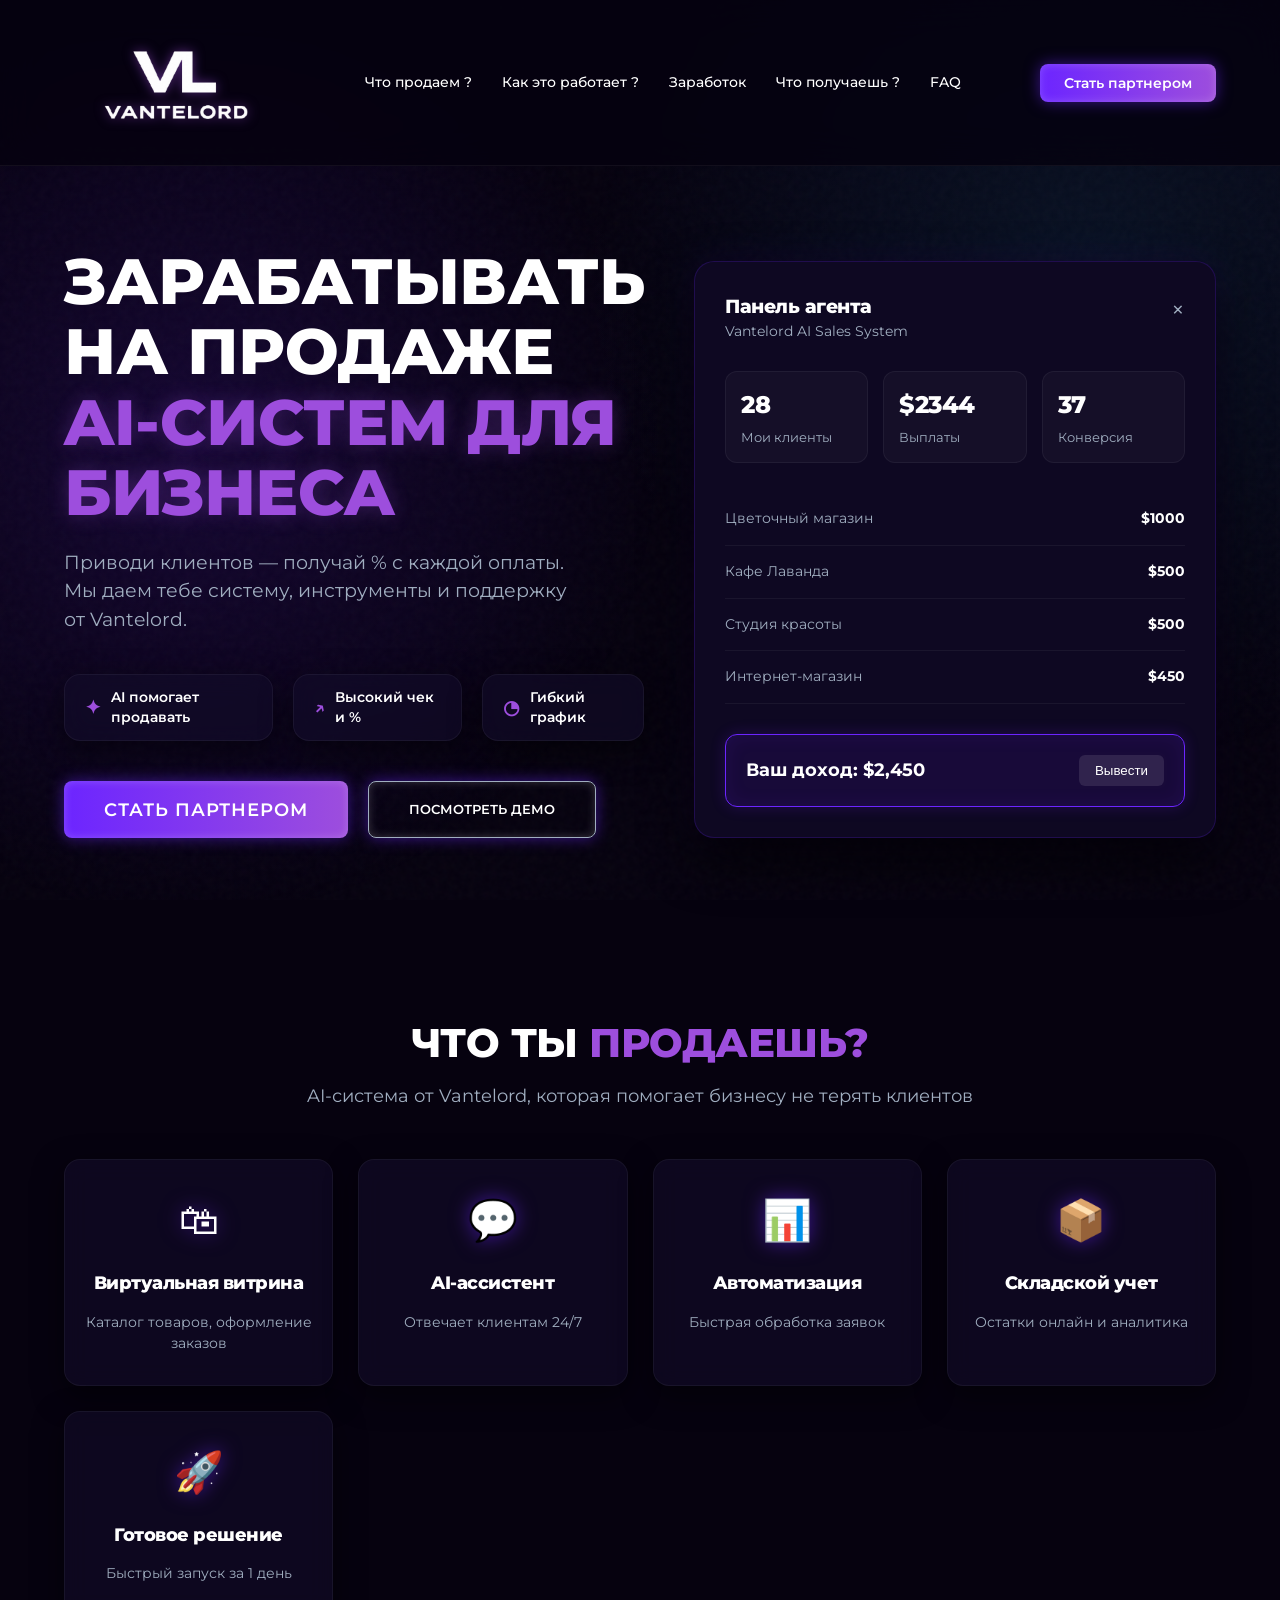
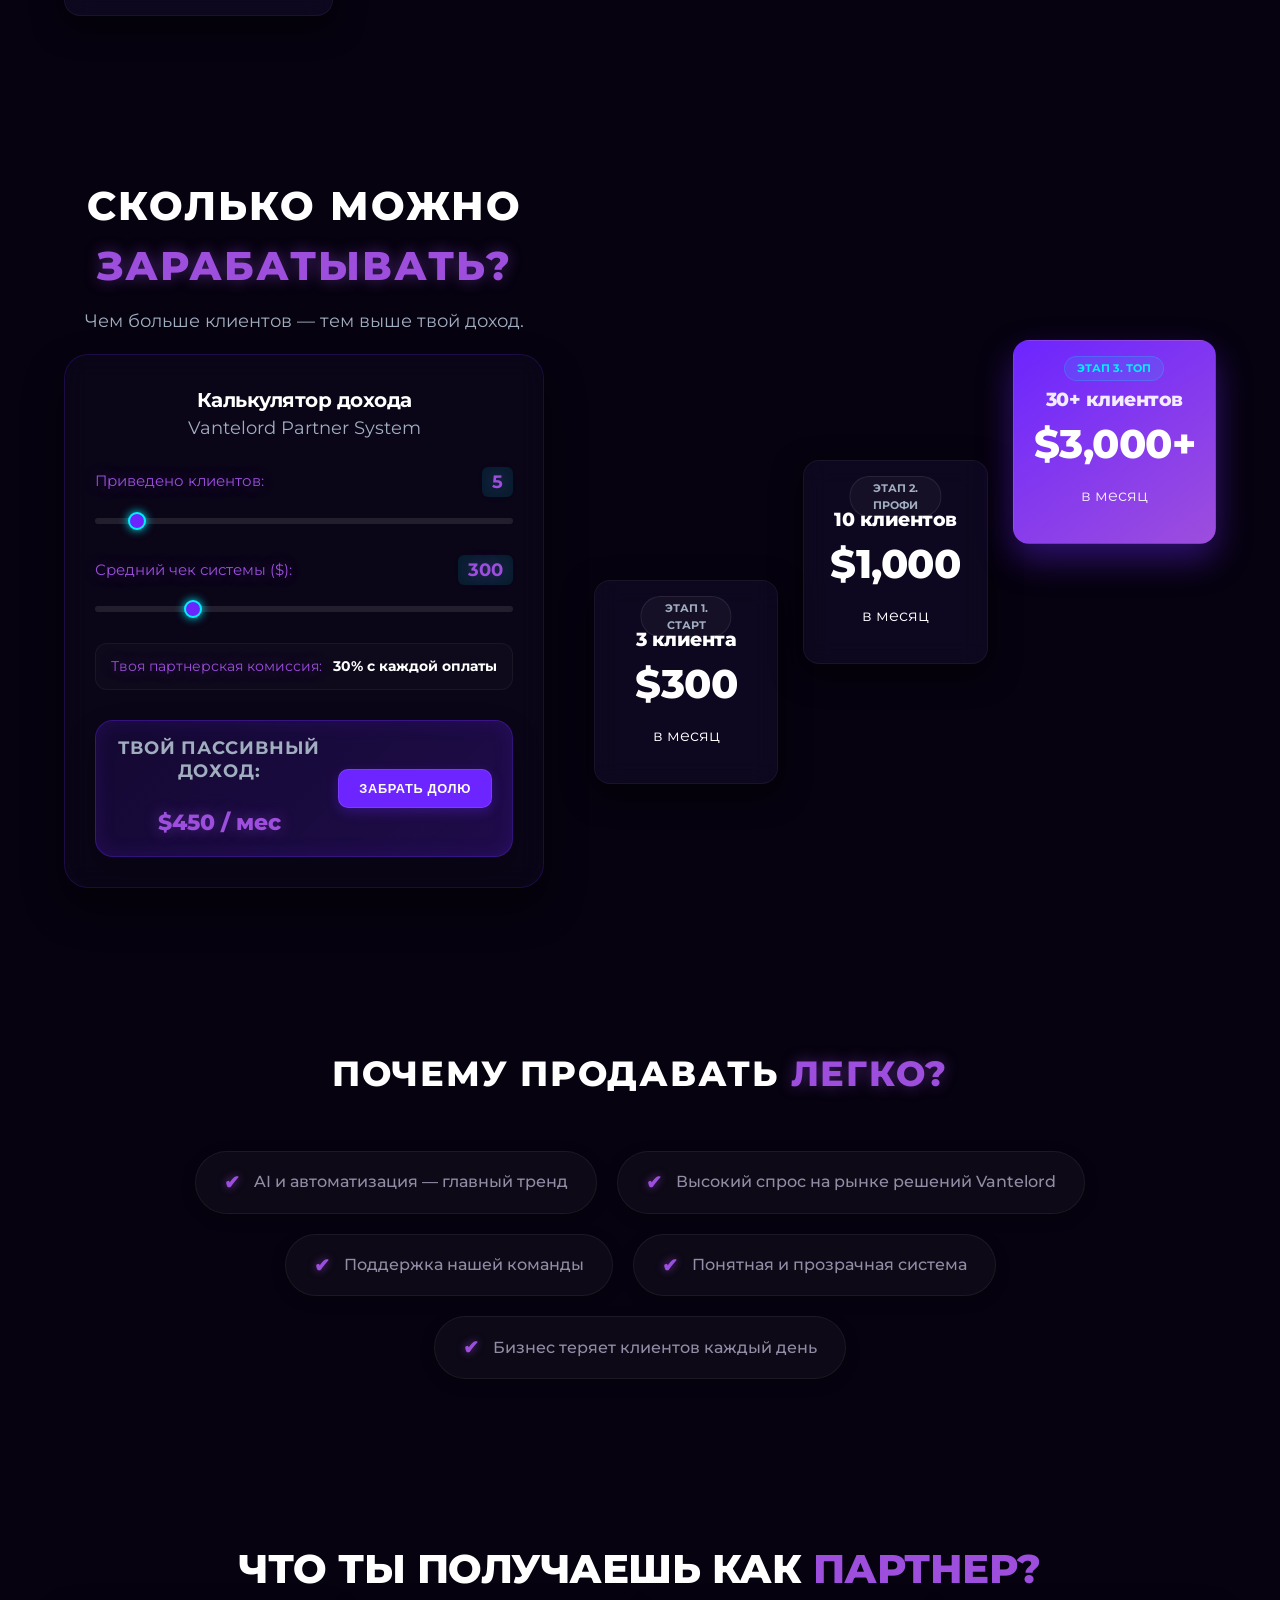
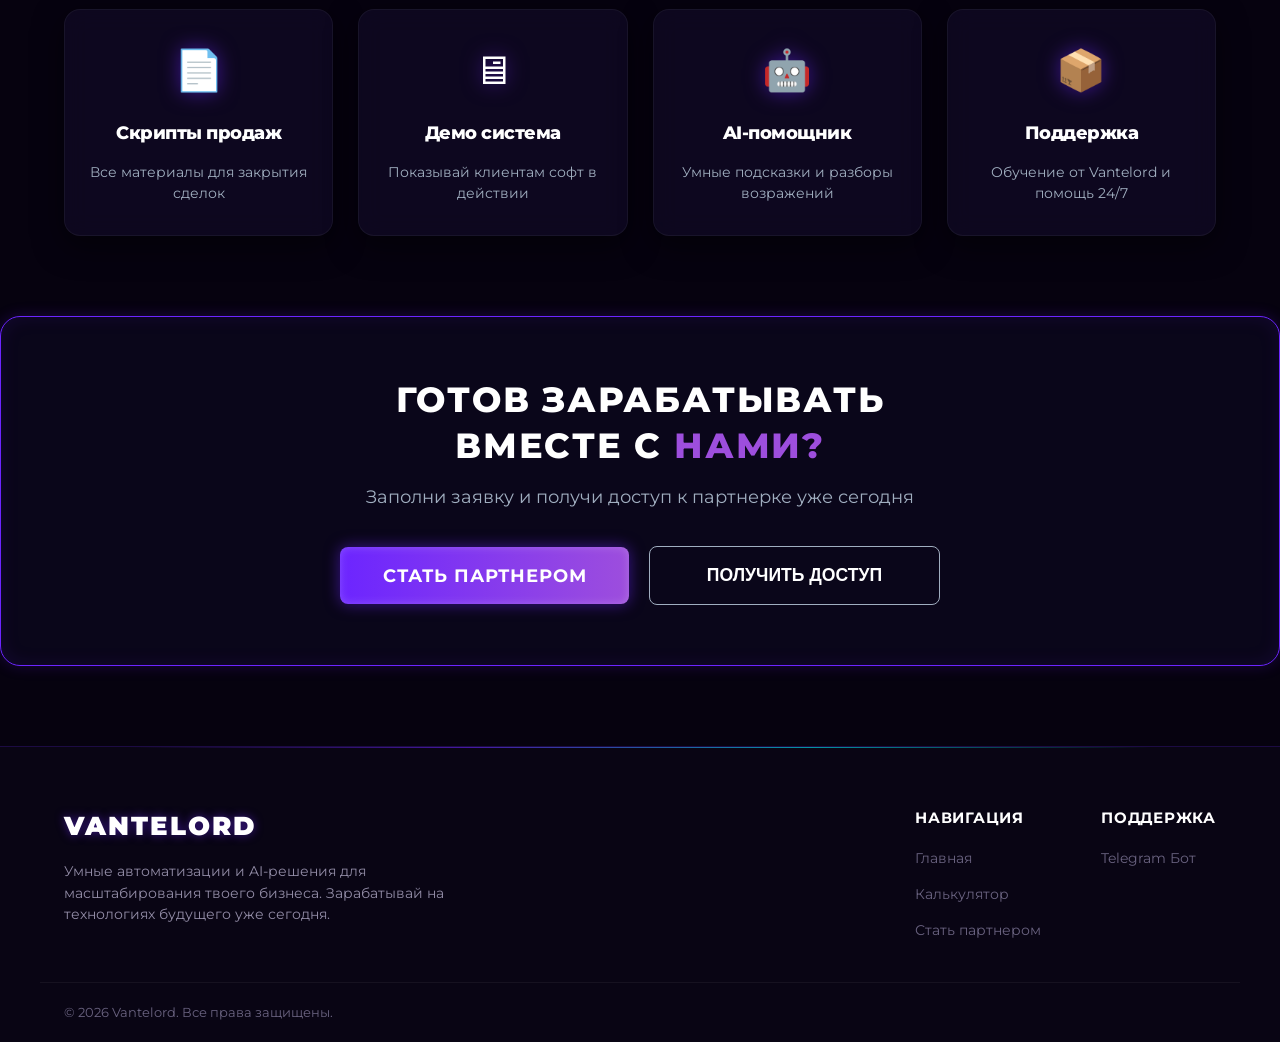
==== commit 0abe050e: "new logo" ====
--- a/index.html
+++ b/index.html
@@ -3,7 +3,7 @@
 <head>
     <meta charset="UTF-8" />
     <meta name="viewport" content="width=device-width, initial-scale=1.0" />
-    <title>MadDev — Sales AI System</title>
+    <title>Vantelord — Sales AI System</title>
     <link rel="stylesheet" href="style.css" />
     <link rel="preconnect" href="https://fonts.googleapis.com">
     <link rel="preconnect" href="https://fonts.gstatic.com" crossorigin>
@@ -17,7 +17,7 @@
     <header>
         <div class="logo">
             <a href="#" class="logo-link">
-                <img src="./img/MadDev logo.png" class="logo-image-tx" alt="MadDev Logo">
+                <img src="./img/VANTELORD logo.png" class="logo-image-tx" alt="VANTELORD logo">
             </a>
         </div>
 
@@ -45,14 +45,14 @@
     <section id="how-it-works" class="hero section">
         <div class="hero-left fade-up">
             <h1>
-                ЗАРАБАТЫВАЙ <br>
+                ЗАРАБАТЫВАТЬ <br>
                 НА ПРОДАЖЕ <br>
                 <span>AI-СИСТЕМ ДЛЯ БИЗНЕСА</span>
             </h1>
 
             <p>
                 Приводи клиентов — получай % с каждой оплаты.
-                Мы даем тебе систему, инструменты и поддержку от MadDev.
+                Мы даем тебе систему, инструменты и поддержку от Vantelord.
             </p>
 
             <div class="hero-features">
@@ -85,7 +85,7 @@
                 <div class="dashboard-header">
                     <div>
                         <h3>Панель агента</h3>
-                        <p>MadDev AI Sales System</p>
+                        <p>Vantelord AI Sales System</p>
                     </div>
                     <div class="dashboard-close">×</div>
                 </div>
@@ -135,7 +135,7 @@
     <section id="what-we-sell" class="section scroll-reveal">
         <div class="section-title">
             <h2>ЧТО ТЫ <span>ПРОДАЕШЬ?</span></h2>
-            <p>AI-система от MadDev, которая помогает бизнесу не терять клиентов</p>
+            <p>AI-система от Vantelord, которая помогает бизнесу не терять клиентов</p>
         </div>
 
         <div class="cards-grid">
@@ -167,18 +167,20 @@
         </div>
     </section>
 
-    <section id="earnings" class="section earnings-section scroll-reveal">
-        <div class="earnings-left">
+    <section id="earnings" class="section earnings-section scroll-reveal" style="position: relative; overflow: hidden;">
+        <!-- <canvas id="codeCanvas" style="position: absolute; top: 0; left: 0; width: 100%; height: 100%; z-index: 1; pointer-events: none; opacity: 0.25;"></canvas> -->
+
+        <div class="earnings-left" style="position: relative; z-index: 2;">
             <h2>
                 СКОЛЬКО МОЖНО <br>
                 <span>ЗАРАБАТЫВАТЬ?</span>
             </h2>
             <p>Чем больше клиентов — тем выше твой доход.</p>
 
-            <div class="calculator-card">
+            <div class="calculator-card" id="calculator-card">
                 <div class="calculator-header">
                     <h3>Калькулятор дохода</h3>
-                    <p>MadDev Partner System</p>
+                    <p>Vantelord Partner System</p>
                 </div>
 
                 <div class="calc-body">
@@ -214,7 +216,7 @@
             </div>
         </div>
 
-        <div class="earnings-grid career-diagonal">
+        <div class="earnings-grid career-diagonal" style="position: relative; z-index: 2;">
             <div class="earning-card float-card diagonal-step step-low">
                 <div class="step-badge">Этап 1. Старт</div>
                 <h3>3 клиента</h3>
@@ -250,7 +252,7 @@
             </div>
             <div class="advantage">
                 <span class="icon">✔</span> 
-                <p>Высокий спрос на рынке решений MadDev</p>
+                <p>Высокий спрос на рынке решений Vantelord</p>
             </div>
             <div class="advantage">
                 <span class="icon">✔</span> 
@@ -289,14 +291,9 @@
                 <p>Умные подсказки и разборы возражений</p>
             </div>
             <div class="info-card float-card">
-                <div class="card-icon">📈</div>
-                <h3>CRM и аналитика</h3>
-                <p>Следи за своими клиентами онлайн</p>
-            </div>
-            <div class="info-card float-card">
-                <div class="card-icon">🎧</div>
+                <div class="card-icon">📦</div>
                 <h3>Поддержка</h3>
-                <p>Обучение от MadDev и помощь 24/7</p>
+                <p>Обучение от Vantelord и помощь 24/7</p>
             </div>
         </div>
     </section>
@@ -326,7 +323,7 @@
             
             <div class="modal-header">
                 <h3>СТАТЬ ПАРТНЕРОМ</h3>
-                <p>Стань партнером MadDev. Оставь контакты, и мы свяжемся с тобой в течение 5 минут!</p>
+                <p>Стань партнером Vantelord. Оставь контакты, и мы свяжемся с тобой в течение 5 минут!</p>
             </div>
 
             <form class="modal-form" id="partnerForm">
@@ -351,7 +348,7 @@
         <div class="footer-container">
             
             <div class="footer-brand">
-                <a href="#" class="footer-logo">MADDEV</a>
+                <a href="#" class="footer-logo">VANTELORD</a>
                 <p class="footer-description">
                     Умные автоматизации и AI-решения для масштабирования твоего бизнеса. Зарабатывай на технологиях будущего уже сегодня.
                 </p>
@@ -363,15 +360,13 @@
                     <ul>
                         <li><a href="#">Главная</a></li>
                         <li><a href="#calculator-card">Калькулятор</a></li>
-                        <li><a href="#cta-block">Стать партнером</a></li>
+                        <li><a href="#cta-block" class="open-modal-link">Стать партнером</a></li>
                     </ul>
                 </div>
                 <div class="footer-links-column">
                     <h4>Поддержка</h4>
                     <ul>
-                        <!-- <li><a href="#">Документация</a></li> -->
-                        <li><a href="https://t.me/MadDevvBot">Telegram Бот</a></li>
-                        <!-- <li><a href="#">Чат сообщества</a></li> -->
+                        <li><a href="https://t.me/VantelordBot">Telegram Бот</a></li>
                     </ul>
                 </div>
             </div>
@@ -379,11 +374,7 @@
         </div>
 
         <div class="footer-bottom">
-            <p>&copy; 2026 MadDev. Все права защищены.</p>
-            <!-- <div class="footer-legal">
-                <a href="#">Terms of Service</a>
-                <a href="#">Privacy Policy</a>
-            </div> -->
+            <p>&copy; 2026 Vantelord. Все права защищены.</p>
         </div>
     </footer>
 
